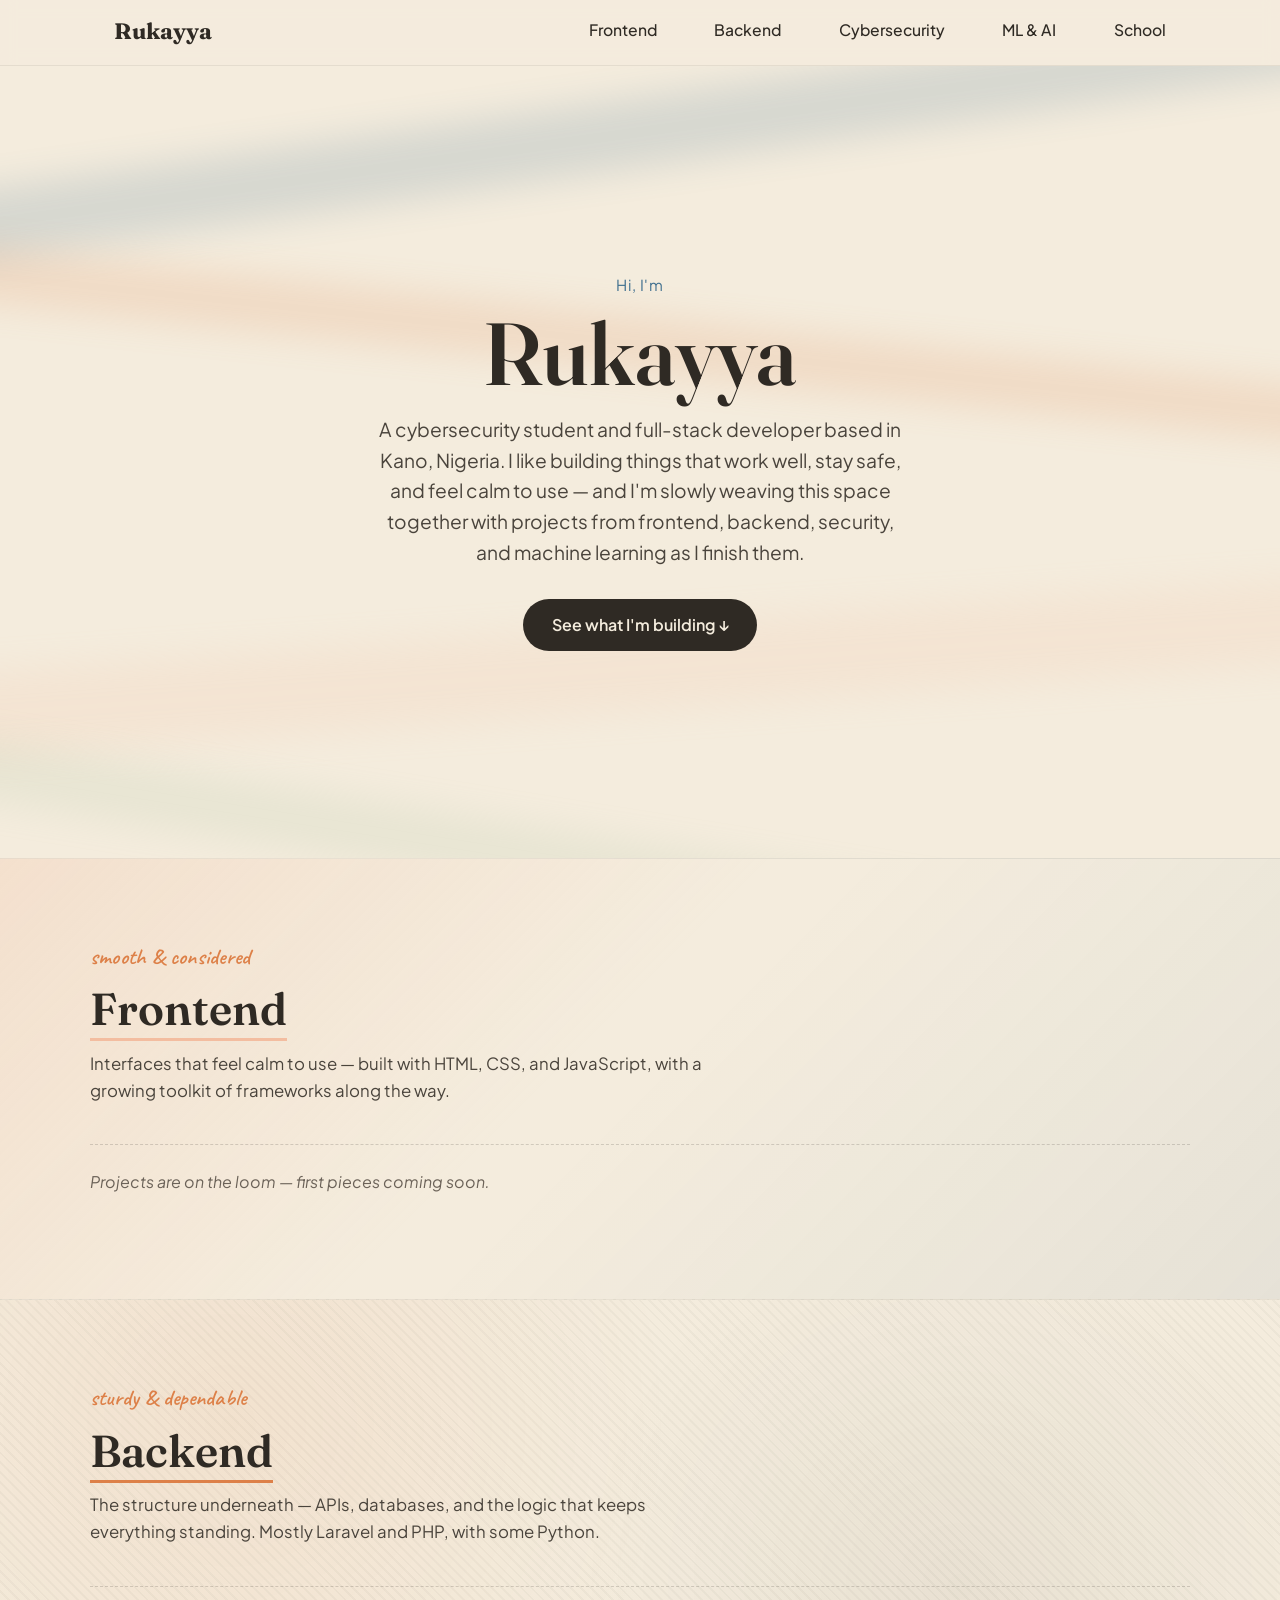
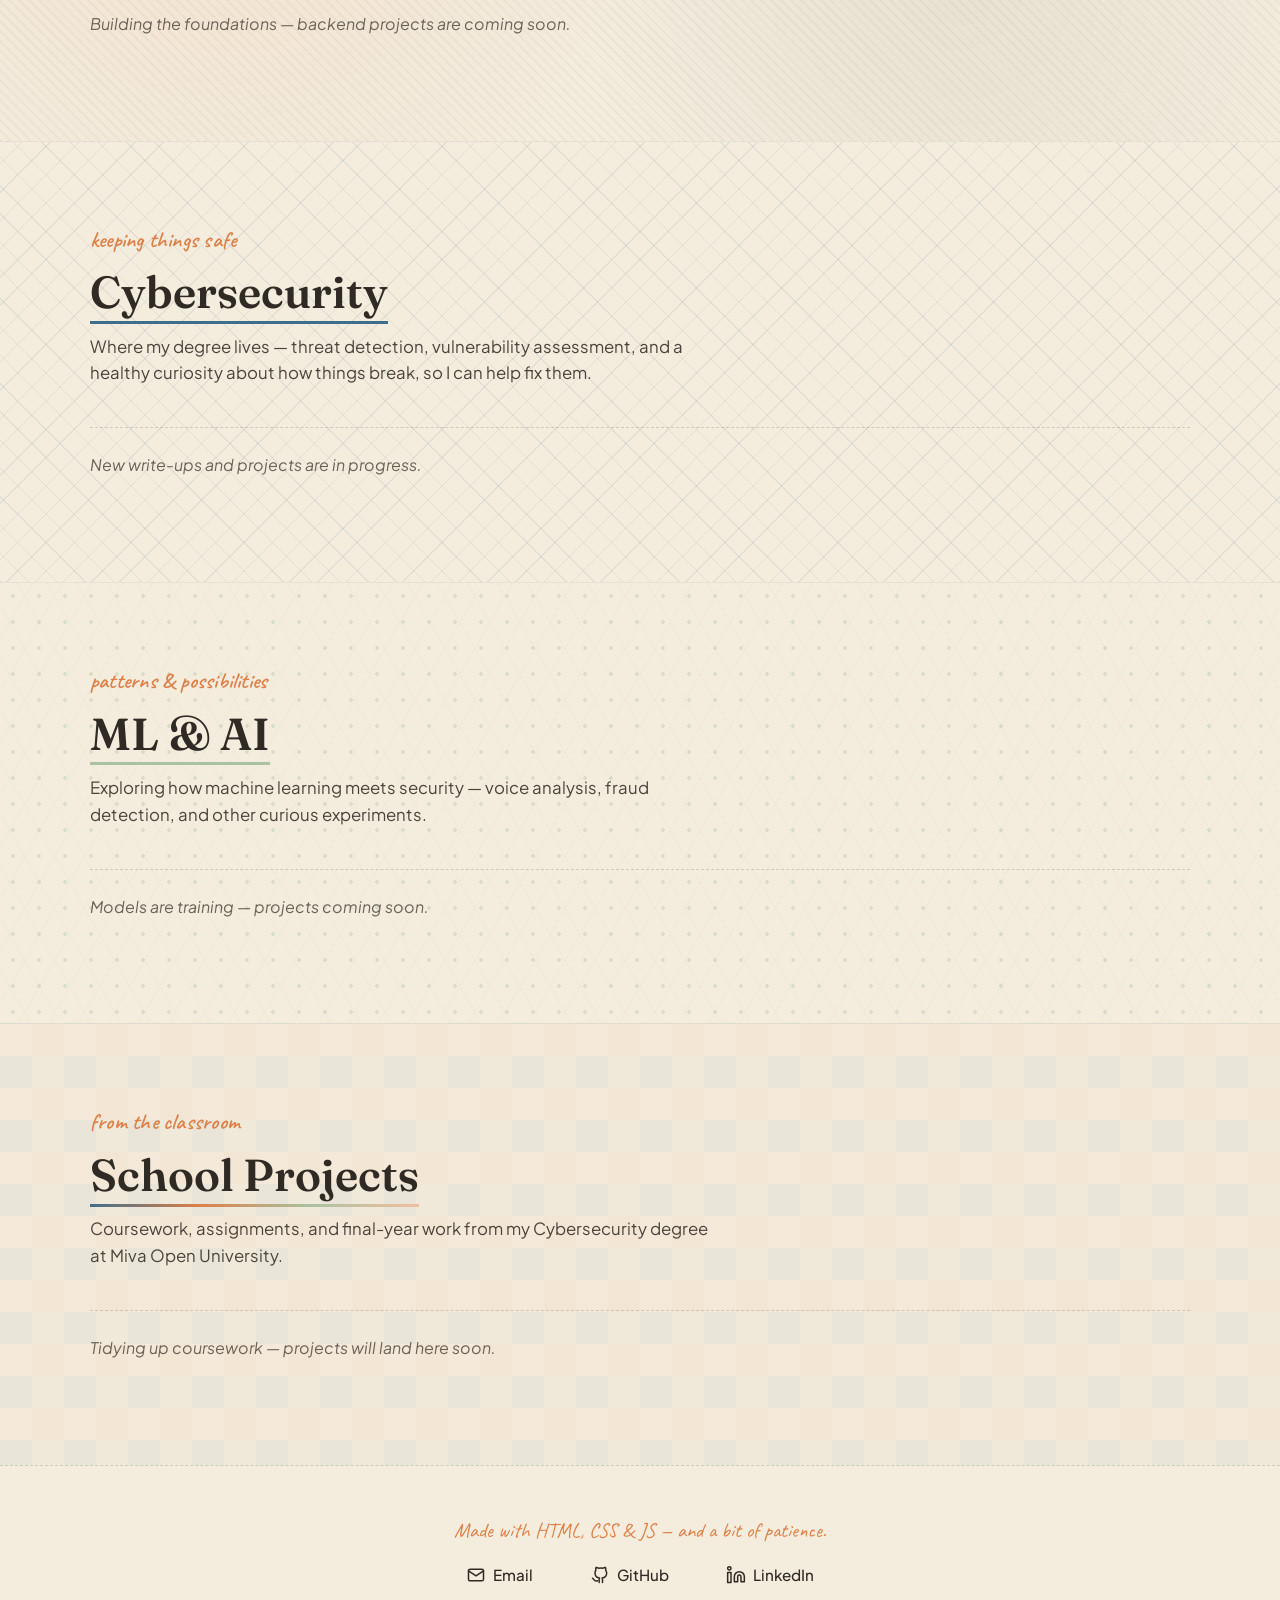
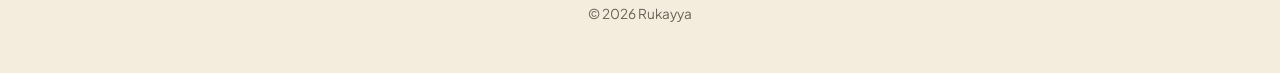
==== index.html @ 821b7e9d "Portfolio New portfolio website to encompass all my interests and progress" ====
<!DOCTYPE html>
<html lang="en">
<head>
  <meta charset="UTF-8">
  <meta name="viewport" content="width=device-width, initial-scale=1.0">
  <title>Rukayya — Portfolio</title>
  <meta name="description" content="Portfolio of Rukayya — Frontend, Backend, Cybersecurity, ML &amp; AI, and school projects.">

  <!-- Yarn favicon, because everything here is a little bit woven together -->
  <link rel="icon" href="data:image/svg+xml,<svg xmlns=%22http://www.w3.org/2000/svg%22 viewBox=%220 0 100 100%22><text y=%22.9em%22 font-size=%2290%22>%F0%9F%A7%B6</text></svg>">

  <link rel="preconnect" href="https://fonts.googleapis.com">
  <link rel="preconnect" href="https://fonts.gstatic.com" crossorigin>
  <link href="https://fonts.googleapis.com/css2?family=Fraunces:opsz,wght@9..144,400..700&family=Plus+Jakarta+Sans:wght@400;500;600;700&family=Caveat:wght@600&display=swap" rel="stylesheet">

  <link rel="stylesheet" href="style.css">
</head>
<body>

  <a class="skip-link" href="#main">Skip to content</a>

  <header class="site-header">
    <div class="nav-wrap">
      <a href="#top" class="logo">Rukayya</a>

      <button class="nav-toggle" aria-label="Toggle navigation" aria-expanded="false">
        <span></span><span></span><span></span>
      </button>

      <nav class="nav-links" id="nav-links">
        <a href="#frontend">Frontend</a>
        <a href="#backend">Backend</a>
        <a href="#security">Cybersecurity</a>
        <a href="#ml-ai">ML &amp; AI</a>
        <a href="#school">School</a>
      </nav>
    </div>
  </header>

  <main id="main">

    <!-- ================= HERO ================= -->
    <section id="top" class="hero">
      <div class="hero-threads" aria-hidden="true">
        <span class="thread thread-blue"></span>
        <span class="thread thread-orange"></span>
        <span class="thread thread-peach"></span>
        <span class="thread thread-sage"></span>
      </div>

      <div class="hero-content">
        <p class="eyebrow">Hi, I'm</p>
        <h1>Rukayya</h1>
        <p class="hero-tagline">
          A cybersecurity student and full-stack developer based in Kano, Nigeria.
          I like building things that work well, stay safe, and feel calm to use —
          and I'm slowly weaving this space together with projects from frontend,
          backend, security, and machine learning as I finish them.
        </p>
        <a href="#frontend" class="hero-cta">See what I'm building ↓</a>
      </div>
    </section>

    <!-- ================= FRONTEND ================= -->
    <section id="frontend" class="discipline silk">
      <div class="discipline-inner">
        <header class="discipline-header">
          <p class="eyebrow handwritten">smooth &amp; considered</p>
          <h2>Frontend</h2>
          <p class="discipline-intro">
            Interfaces that feel calm to use — built with HTML, CSS, and
            JavaScript, with a growing toolkit of frameworks along the way.
          </p>
        </header>

        <div class="project-grid" data-category="frontend"></div>
        <p class="empty-state" data-category="frontend">
          Projects are on the loom — first pieces coming soon.
        </p>
      </div>
    </section>

    <!-- ================= BACKEND ================= -->
    <section id="backend" class="discipline leather">
      <div class="discipline-inner">
        <header class="discipline-header">
          <p class="eyebrow handwritten">sturdy &amp; dependable</p>
          <h2>Backend</h2>
          <p class="discipline-intro">
            The structure underneath — APIs, databases, and the logic that
            keeps everything standing. Mostly Laravel and PHP, with some Python.
          </p>
        </header>

        <div class="project-grid" data-category="backend"></div>
        <p class="empty-state" data-category="backend">
          Building the foundations — backend projects are coming soon.
        </p>
      </div>
    </section>

    <!-- ================= CYBERSECURITY ================= -->
    <section id="security" class="discipline lace">
      <div class="discipline-inner">
        <header class="discipline-header">
          <p class="eyebrow handwritten">keeping things safe</p>
          <h2>Cybersecurity</h2>
          <p class="discipline-intro">
            Where my degree lives — threat detection, vulnerability
            assessment, and a healthy curiosity about how things break,
            so I can help fix them.
          </p>
        </header>

        <div class="project-grid" data-category="security"></div>
        <p class="empty-state" data-category="security">
          New write-ups and projects are in progress.
        </p>
      </div>
    </section>

    <!-- ================= ML & AI ================= -->
    <section id="ml-ai" class="discipline knit">
      <div class="discipline-inner">
        <header class="discipline-header">
          <p class="eyebrow handwritten">patterns &amp; possibilities</p>
          <h2>ML &amp; AI</h2>
          <p class="discipline-intro">
            Exploring how machine learning meets security — voice analysis,
            fraud detection, and other curious experiments.
          </p>
        </header>

        <div class="project-grid" data-category="ml-ai"></div>
        <p class="empty-state" data-category="ml-ai">
          Models are training — projects coming soon.
        </p>
      </div>
    </section>

    <!-- ================= SCHOOL PROJECTS ================= -->
    <section id="school" class="discipline patchwork">
      <div class="discipline-inner">
        <header class="discipline-header">
          <p class="eyebrow handwritten">from the classroom</p>
          <h2>School Projects</h2>
          <p class="discipline-intro">
            Coursework, assignments, and final-year work from my
            Cybersecurity degree at Miva Open University.
          </p>
        </header>

        <div class="project-grid" data-category="school"></div>
        <p class="empty-state" data-category="school">
          Tidying up coursework — projects will land here soon.
        </p>
      </div>
    </section>

  </main>

  <footer class="site-footer">
    <div class="footer-inner">
      <p class="footer-note">Made with HTML, CSS &amp; JS — and a bit of patience.</p>

      <div class="footer-links">
        
        <a href="mailto:rukanasidi@gmail.com" aria-label="Email">
          <svg viewBox="0 0 24 24" fill="none" stroke="currentColor" stroke-width="1.8" stroke-linecap="round" stroke-linejoin="round"><rect x="3" y="5" width="18" height="14" rx="2"/><path d="M3 7l9 6 9-6"/></svg>
          <span>Email</span>
        </a>
        <a href="https://github.com/Rukanasidi" target="_blank" rel="noopener" aria-label="GitHub">
          <svg viewBox="0 0 24 24" fill="none" stroke="currentColor" stroke-width="1.8" stroke-linecap="round" stroke-linejoin="round"><path d="M9 19c-4.3 1.4-4.3-2.5-6-3m12 5v-3.5c0-1 .1-1.4-.5-2 2.8-.3 5.5-1.4 5.5-6a4.6 4.6 0 0 0-1.3-3.2 4.2 4.2 0 0 0-.1-3.2s-1.4-.4-3.1.8a10.8 10.8 0 0 0-5.2 0c-1.7-1.2-3.1-.8-3.1-.8a4.2 4.2 0 0 0-.1 3.2A4.6 4.6 0 0 0 6 9.5c0 4.6 2.7 5.7 5.5 6-.6.6-.6 1.2-.5 2V21"/></svg>
          <span>GitHub</span>
        </a>
        <a href="https://www.linkedin.com/in/rukayya-nasidi-1359771a4/" target="_blank" rel="noopener" aria-label="LinkedIn">
          <svg viewBox="0 0 24 24" fill="none" stroke="currentColor" stroke-width="1.8" stroke-linecap="round" stroke-linejoin="round"><path d="M16 8a6 6 0 0 1 6 6v6h-4v-6a2 2 0 0 0-4 0v6h-4v-6a6 6 0 0 1 6-6z"/><rect x="2" y="9" width="4" height="12"/><circle cx="4" cy="4" r="2"/></svg>
          <span>LinkedIn</span>
        </a>
      </div>

      <p class="footer-copy">© <span id="year"></span> Rukayya</p>
    </div>
  </footer>

  <script src="script.js"></script>
</body>
</html>
---- style.css ----
/* ============================================================
   ROOT TOKENS
   Palette: linen, espresso ink, denim blue, terracotta, peach, sage
   ============================================================ */
:root {
  --color-bg:      #F4ECDD; /* linen */
  --color-card:    #FBF6EC; /* lighter cream for cards */
  --color-ink:     #2F2A24; /* warm near-black */
  --color-blue:    #3E6E8E; /* denim */
  --color-orange:  #DD8048; /* terracotta */
  --color-peach:   #F3BDA0;
  --color-sage:    #A9C2A0;

  --font-display: "Fraunces", Georgia, serif;
  --font-body: "Plus Jakarta Sans", system-ui, -apple-system, sans-serif;
  --font-hand: "Caveat", cursive;

  --max-width: 1100px;
  --radius: 14px;
}

/* ============================================================
   RESET / BASE
   ============================================================ */
* {
  margin: 0;
  padding: 0;
  box-sizing: border-box;
}

html {
  scroll-behavior: smooth;
}

body {
  font-family: var(--font-body);
  background: var(--color-bg);
  color: var(--color-ink);
  line-height: 1.6;
  -webkit-font-smoothing: antialiased;
}

h1, h2, h3 {
  font-family: var(--font-display);
  font-weight: 600;
  line-height: 1.15;
}

a {
  color: inherit;
}

img {
  max-width: 100%;
  display: block;
}

/* Accessible focus state */
a:focus-visible,
button:focus-visible {
  outline: 3px solid var(--color-orange);
  outline-offset: 3px;
  border-radius: 4px;
}

.skip-link {
  position: absolute;
  left: -999px;
  top: 0;
  background: var(--color-orange);
  color: #fff;
  padding: 0.5em 1em;
  z-index: 1000;
}
.skip-link:focus {
  left: 0.5em;
  top: 0.5em;
}

.eyebrow {
  font-size: 0.95rem;
  letter-spacing: 0.04em;
  color: var(--color-blue);
  margin-bottom: 0.4em;
}

.handwritten {
  font-family: var(--font-hand);
  font-size: 1.4rem;
  font-weight: 600;
  color: var(--color-orange);
  letter-spacing: 0.01em;
}

/* ============================================================
   HEADER / NAV
   ============================================================ */
.site-header {
  position: sticky;
  top: 0;
  z-index: 100;
  background: rgba(244, 236, 221, 0.85);
  backdrop-filter: blur(8px);
  border-bottom: 1px solid rgba(47, 42, 36, 0.08);
}

.nav-wrap {
  max-width: var(--max-width);
  margin: 0 auto;
  display: flex;
  align-items: center;
  justify-content: space-between;
  padding: 0.9rem 1.5rem;
}

.logo {
  font-family: var(--font-display);
  font-weight: 700;
  font-size: 1.4rem;
  text-decoration: none;
  color: var(--color-ink);
}

.nav-links {
  display: flex;
  gap: 1.8rem;
}

.nav-links a {
  text-decoration: none;
  font-weight: 500;
  font-size: 0.98rem;
  color: var(--color-ink);
  padding-bottom: 4px;
  margin-left: 1.8rem;
  border-bottom: 2px dashed transparent;
  transition: border-color 0.2s ease, color 0.2s ease;
}

.nav-links a:hover,
.nav-links a.active {
  border-bottom-color: var(--color-orange);
  color: var(--color-orange);
}

/* Mobile nav toggle (hidden on desktop) */
.nav-toggle {
  display: none;
  flex-direction: column;
  justify-content: center;
  gap: 5px;
  width: 38px;
  height: 38px;
  background: transparent;
  border: none;
  cursor: pointer;
}

.nav-toggle span {
  display: block;
  width: 100%;
  height: 2px;
  background: var(--color-ink);
  border-radius: 2px;
  transition: transform 0.25s ease, opacity 0.25s ease;
}

.nav-toggle[aria-expanded="true"] span:nth-child(1) {
  transform: translateY(7px) rotate(45deg);
}
.nav-toggle[aria-expanded="true"] span:nth-child(2) {
  opacity: 0;
}
.nav-toggle[aria-expanded="true"] span:nth-child(3) {
  transform: translateY(-7px) rotate(-45deg);
}

/* ============================================================
   HERO
   ============================================================ */
.hero {
  position: relative;
  min-height: 88vh;
  display: flex;
  align-items: center;
  justify-content: center;
  overflow: hidden;
  padding: 6rem 1.5rem;
  text-align: center;
}

.hero-content {
  position: relative;
  z-index: 2;
  max-width: 640px;
}

.hero h1 {
  font-size: clamp(3rem, 9vw, 5.5rem);
  margin-bottom: 0.6rem;
}

.hero-tagline {
  font-size: clamp(1rem, 2.2vw, 1.2rem);
  max-width: 540px;
  margin: 0 auto 2rem;
  color: #4a443c;
}

.hero-cta {
  display: inline-block;
  font-weight: 600;
  text-decoration: none;
  padding: 0.8rem 1.8rem;
  border-radius: 999px;
  background: var(--color-ink);
  color: var(--color-bg);
  transition: transform 0.2s ease, background 0.2s ease;
}

.hero-cta:hover {
  background: var(--color-orange);
  transform: translateY(-2px);
}

/* Woven "thread" ribbons — the one bold visual moment */
.hero-threads {
  position: absolute;
  top: 0;
  right: 0;
  bottom: 0;
  left: 0;
  z-index: 1;
}

.thread {
  position: absolute;
  display: block;
  height: 70px;
  width: 160%;
  border-radius: 999px;
  opacity: 0.16;
  filter: blur(18px);
}

.thread-blue {
  top: 4%;
  left: -30%;
  background: var(--color-blue);
  transform: rotate(-8deg);
  animation: drift1 26s ease-in-out infinite alternate;
}

.thread-orange {
  top: 30%;
  left: -40%;
  background: var(--color-orange);
  transform: rotate(6deg);
  height: 55px;
  animation: drift2 22s ease-in-out infinite alternate;
}

.thread-peach {
  bottom: 18%;
  left: -35%;
  background: var(--color-peach);
  transform: rotate(-4deg);
  height: 85px;
  animation: drift1 30s ease-in-out infinite alternate-reverse;
}

.thread-sage {
  bottom: -2%;
  left: -45%;
  background: var(--color-sage);
  transform: rotate(9deg);
  height: 60px;
  animation: drift2 24s ease-in-out infinite alternate-reverse;
}

@keyframes drift1 {
  from { transform: translateX(0) rotate(-8deg); }
  to   { transform: translateX(6%) rotate(-6deg); }
}
@keyframes drift2 {
  from { transform: translateX(0) rotate(6deg); }
  to   { transform: translateX(-6%) rotate(8deg); }
}

/* ============================================================
   DISCIPLINE SECTIONS (shared)
   ============================================================ */
.discipline {
  padding: 5rem 1.5rem;
  border-top: 1px solid rgba(47, 42, 36, 0.06);
  position: relative;
}

.discipline-inner {
  max-width: var(--max-width);
  margin: 0 auto;
}

.discipline-header {
  max-width: 620px;
  margin-bottom: 2.5rem;
}

.discipline-header h2 {
  font-size: clamp(2rem, 5vw, 2.8rem);
  margin-bottom: 0.6rem;
}

.discipline-intro {
  color: #4a443c;
  font-size: 1.05rem;
}

.empty-state {
  font-style: italic;
  color: #6b6258;
  padding: 1.5rem 0;
  border-top: 1px dashed rgba(47, 42, 36, 0.18);
}

/* Project grid (ready for when projects are added) */
.project-grid {
  display: grid;
  grid-template-columns: repeat(auto-fit, minmax(260px, 1fr));
  gap: 1.5rem;
  margin-bottom: 1rem;
}

.project-grid:empty {
  display: none;
}

.project-card {
  background: var(--color-card);
  border-radius: var(--radius);
  padding: 1.5rem;
  box-shadow: 0 4px 14px rgba(47, 42, 36, 0.06);
  display: flex;
  flex-direction: column;
  gap: 0.6rem;
}

.project-card h3 {
  font-size: 1.25rem;
}

.project-card p {
  color: #4a443c;
  font-size: 0.95rem;
}

.project-tags {
  display: flex;
  flex-wrap: wrap;
  gap: 0.4rem;
  margin-top: 0.3rem;
}

.project-tags span {
  font-size: 0.78rem;
  padding: 0.2rem 0.6rem;
  border-radius: 999px;
  background: rgba(47, 42, 36, 0.06);
  color: var(--color-ink);
}

.project-card a {
  margin-top: 0.4rem;
  font-weight: 600;
  text-decoration: none;
  color: var(--color-blue);
}

.project-card a:hover {
  color: var(--color-orange);
}

/* ============================================================
   TEXTURES — each discipline gets its own "fabric"
   All patterns are low-opacity CSS gradients, no images needed.
   ============================================================ */

/* Frontend — silk: smooth diagonal sheen, accent peach */
.silk {
  background-image:
    linear-gradient(135deg, rgba(243, 189, 160, 0.25) 0%, transparent 45%),
    linear-gradient(315deg, rgba(62, 110, 142, 0.08) 0%, transparent 50%);
}
.silk h2 { border-bottom: 3px solid var(--color-peach); display: inline-block; padding-bottom: 0.2rem; }

/* Backend — leather: grainy, warm, accent terracotta */
.leather {
  background-image:
    radial-gradient(circle at 18% 28%, rgba(221, 128, 72, 0.10) 0, transparent 40%),
    radial-gradient(circle at 75% 65%, rgba(47, 42, 36, 0.06) 0, transparent 38%),
    repeating-linear-gradient(45deg, rgba(47, 42, 36, 0.035) 0 2px, transparent 2px 7px);
}
.leather h2 { border-bottom: 3px solid var(--color-orange); display: inline-block; padding-bottom: 0.2rem; }

/* Cybersecurity — lace / net mesh, accent blue */
.lace {
  background-image:
    repeating-linear-gradient(45deg, rgba(62, 110, 142, 0.10) 0 1px, transparent 1px 20px),
    repeating-linear-gradient(-45deg, rgba(62, 110, 142, 0.10) 0 1px, transparent 1px 20px);
}
.lace h2 { border-bottom: 3px solid var(--color-blue); display: inline-block; padding-bottom: 0.2rem; }

/* ML & AI — knit / node network, accent sage */
.knit {
  background-image:
    radial-gradient(circle, rgba(169, 194, 160, 0.35) 1.6px, transparent 1.6px),
    repeating-linear-gradient(60deg, rgba(169, 194, 160, 0.07) 0 1px, transparent 1px 26px),
    repeating-linear-gradient(-60deg, rgba(169, 194, 160, 0.07) 0 1px, transparent 1px 26px);
  background-size: 26px 26px, auto, auto;
}
.knit h2 { border-bottom: 3px solid var(--color-sage); display: inline-block; padding-bottom: 0.2rem; }

/* School — patchwork of all four colors */
.patchwork {
  background-image: repeating-conic-gradient(
    from 0deg,
    rgba(221, 128, 72, 0.06) 0% 25%,
    rgba(169, 194, 160, 0.06) 25% 50%,
    rgba(62, 110, 142, 0.06) 50% 75%,
    rgba(243, 189, 160, 0.06) 75% 100%
  );
  background-size: 64px 64px;
}
.patchwork h2 {
  border-bottom: 3px solid var(--color-ink);
  border-image: linear-gradient(90deg, var(--color-blue), var(--color-orange), var(--color-sage), var(--color-peach)) 1;
  display: inline-block;
  padding-bottom: 0.2rem;
}

/* ============================================================
   FOOTER
   ============================================================ */
.site-footer {
  border-top: 1px dashed rgba(47, 42, 36, 0.18);
  padding: 3rem 1.5rem;
  text-align: center;
}

.footer-inner {
  max-width: var(--max-width);
  margin: 0 auto;
  display: flex;
  flex-direction: column;
  align-items: center;
  gap: 1rem;
}

.footer-note {
  font-family: var(--font-hand);
  font-size: 1.3rem;
  color: var(--color-orange);
}

.footer-links {
  display: flex;
  gap: 1.8rem;
  flex-wrap: wrap;
  justify-content: center;
}

.footer-links a {
  display: flex;
  align-items: center;
  gap: 0.4rem;
  margin: 0 0.9rem;
  text-decoration: none;
  font-weight: 500;
  font-size: 0.95rem;
  color: var(--color-ink);
  transition: color 0.2s ease;
}

.footer-links a:hover {
  color: var(--color-blue);
}

.footer-links svg {
  width: 20px;
  height: 20px;
}

.footer-copy {
  font-size: 0.85rem;
  color: #6b6258;
}

/* ============================================================
   RESPONSIVE
   ============================================================ */
@media (max-width: 760px) {
  .nav-toggle {
    display: flex;
  }

  .nav-links {
    position: absolute;
    top: 100%;
    left: 0;
    right: 0;
    background: var(--color-bg);
    flex-direction: column;
    gap: 0;
    max-height: 0;
    overflow: hidden;
    transition: max-height 0.3s ease;
    border-bottom: 1px solid rgba(47, 42, 36, 0.08);
  }

  .nav-links.open {
    max-height: 320px;
  }

  .nav-links a {
    padding: 0.9rem 1.5rem;
    margin-left: 0;
    border-bottom: 1px solid rgba(47, 42, 36, 0.06);
  }

  .hero {
    min-height: 78vh;
    padding: 4rem 1.2rem;
  }
}

/* ============================================================
   REDUCED MOTION
   ============================================================ */
@media (prefers-reduced-motion: reduce) {
  html {
    scroll-behavior: auto;
  }
  .thread {
    animation: none !important;
  }
}
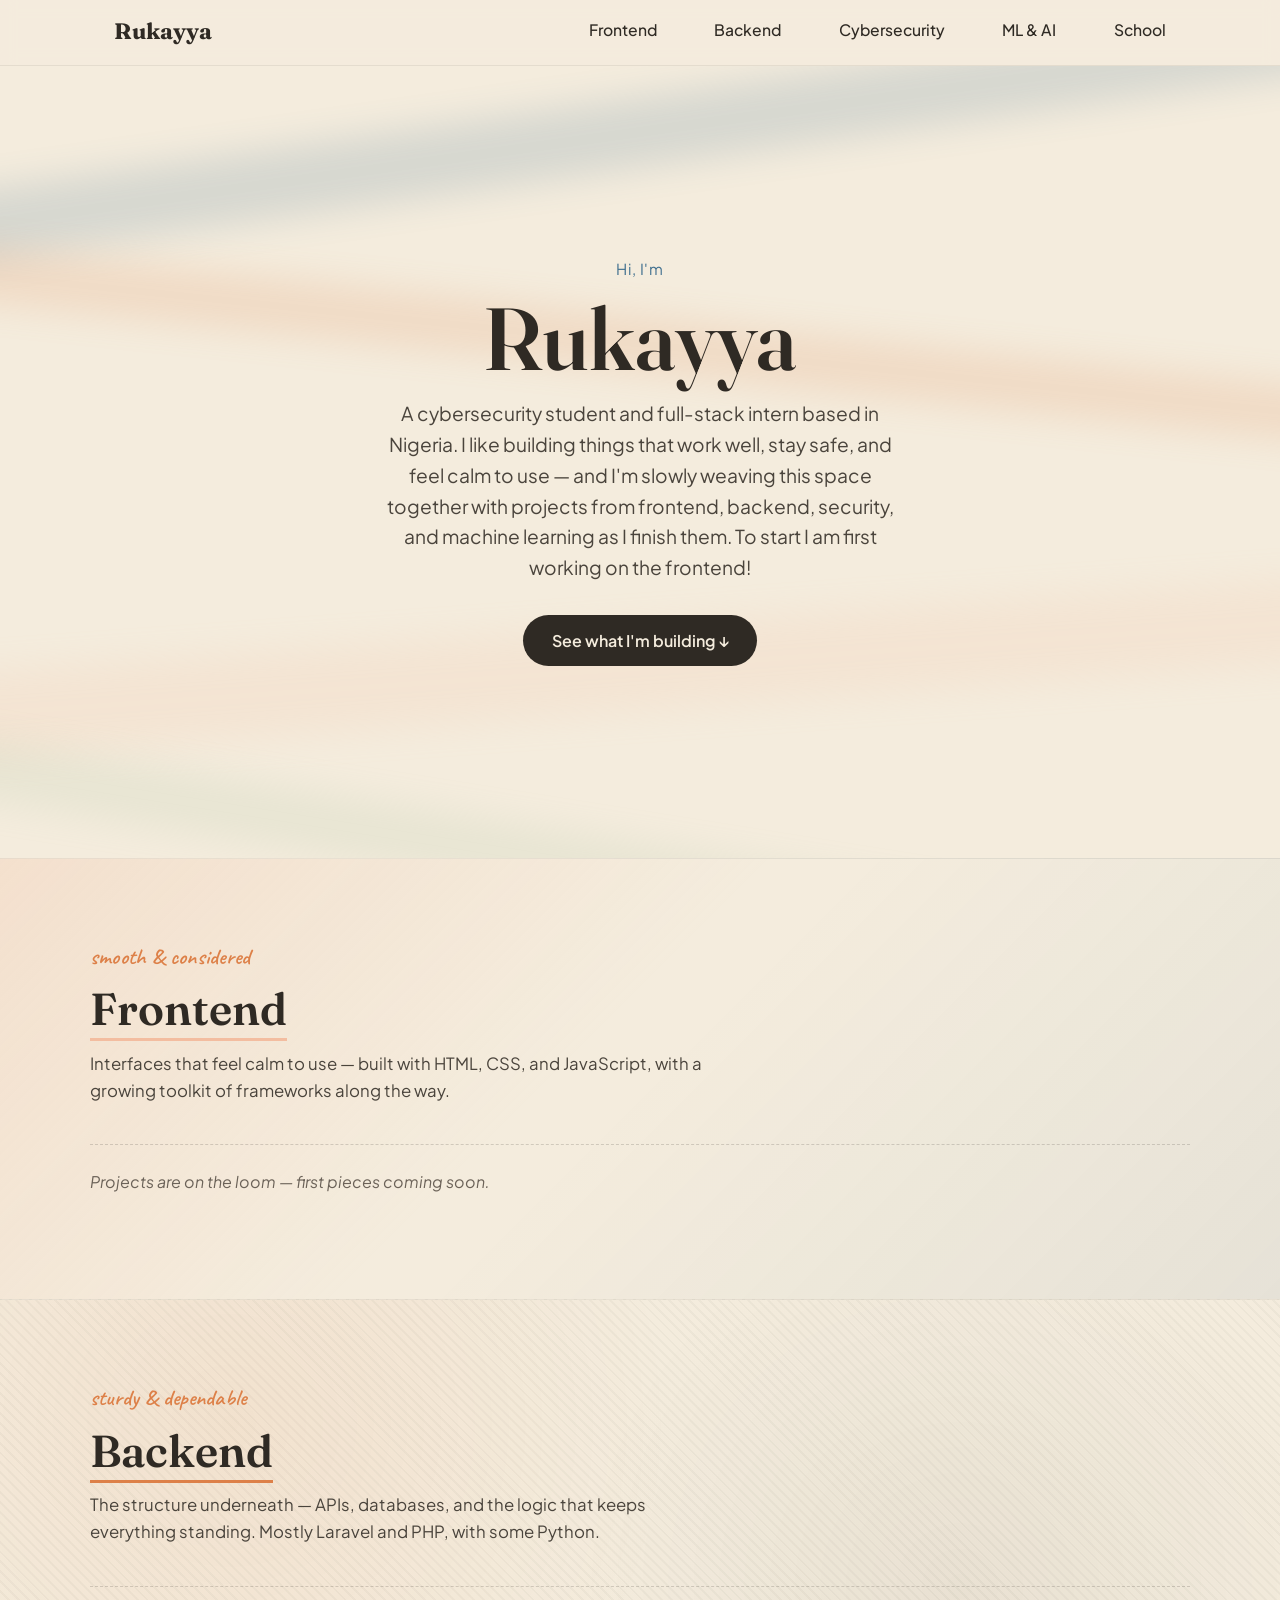
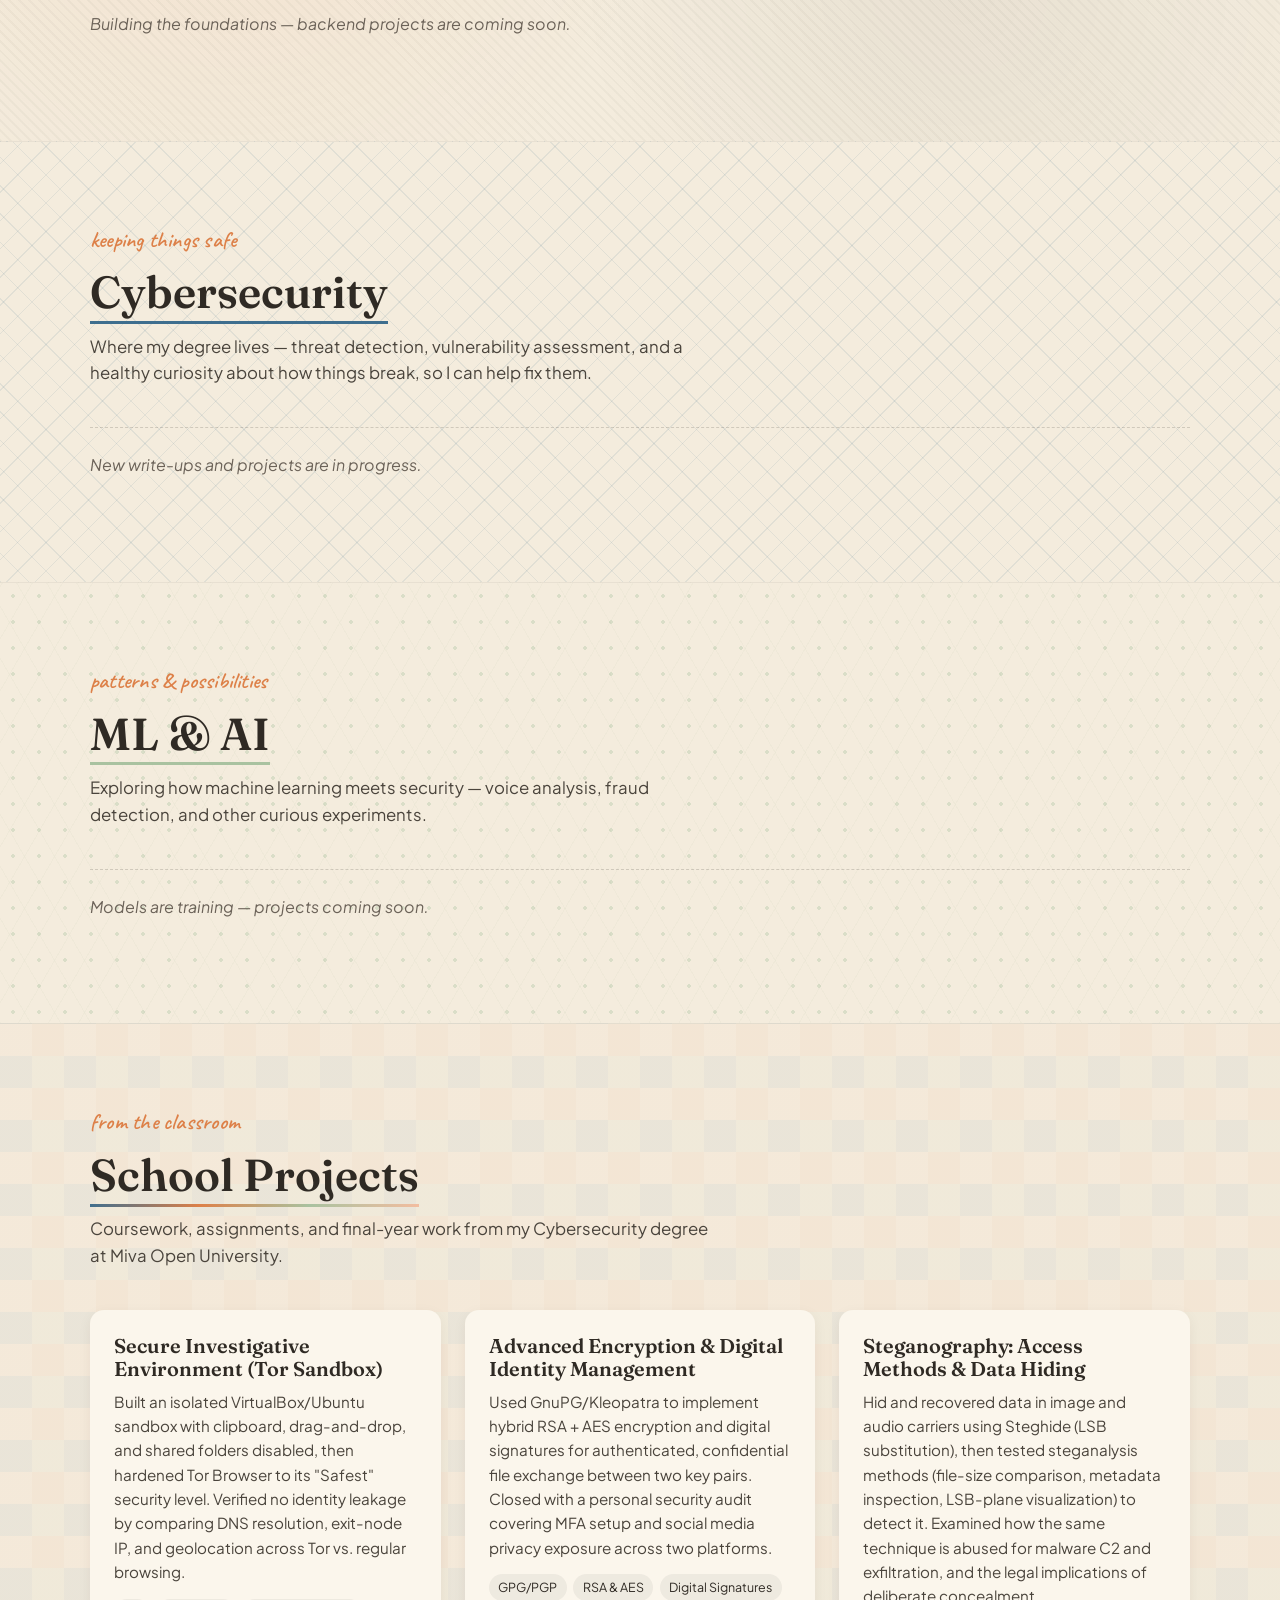
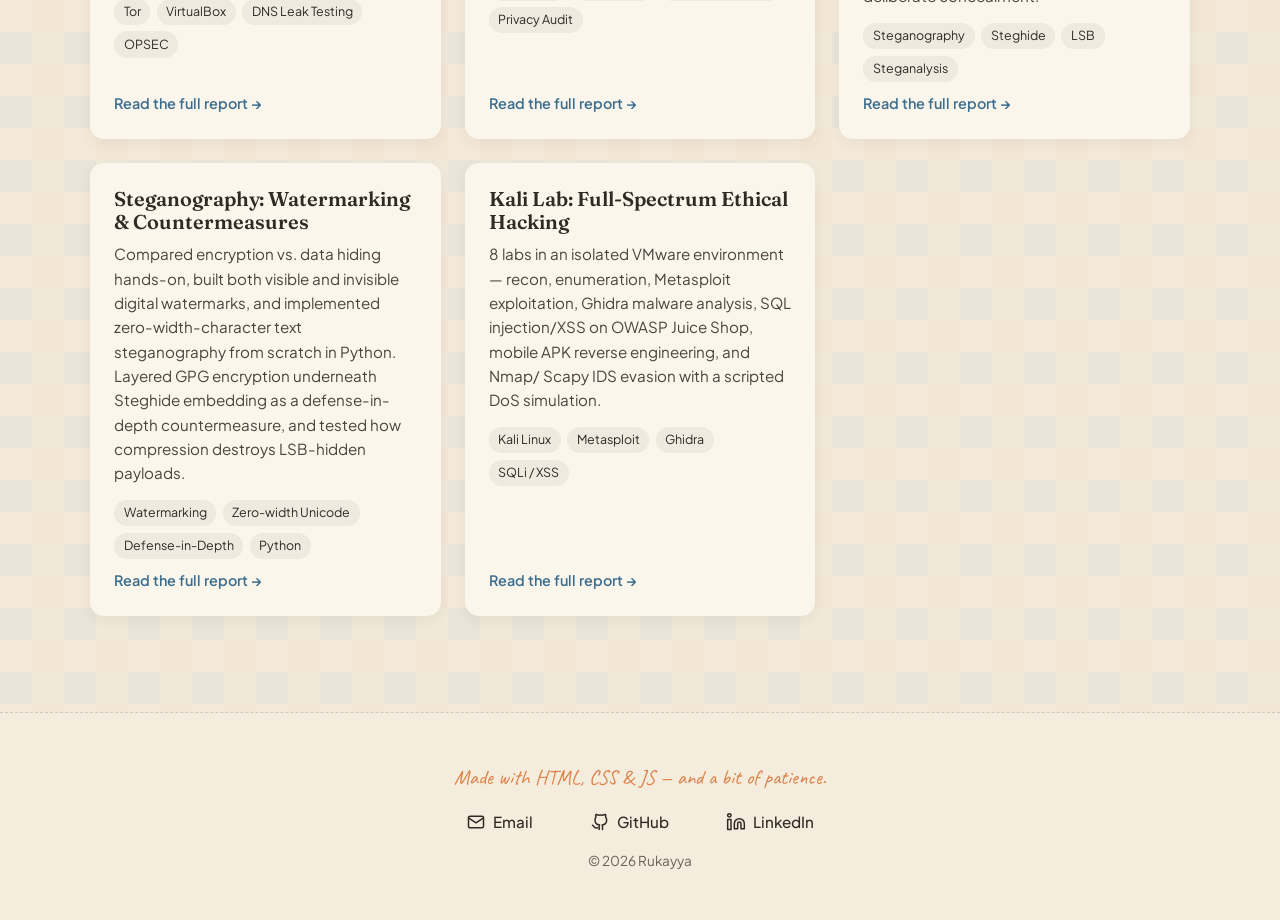
==== commit 57bda377: "updates school work" ====
--- a/index.html
+++ b/index.html
@@ -52,10 +52,11 @@
         <p class="eyebrow">Hi, I'm</p>
         <h1>Rukayya</h1>
         <p class="hero-tagline">
-          A cybersecurity student and full-stack developer based in Kano, Nigeria.
+          A cybersecurity student and full-stack intern based in Nigeria.
           I like building things that work well, stay safe, and feel calm to use —
           and I'm slowly weaving this space together with projects from frontend,
-          backend, security, and machine learning as I finish them.
+          backend, security, and machine learning as I finish them. 
+          To start I am first working on the frontend!
         </p>
         <a href="#frontend" class="hero-cta">See what I'm building ↓</a>
       </div>
@@ -150,10 +151,111 @@
           </p>
         </header>
 
-        <div class="project-grid" data-category="school"></div>
-        <p class="empty-state" data-category="school">
-          Tidying up coursework — projects will land here soon.
-        </p>
+        <div class="project-grid" data-category="school">
+
+          <a class="project-card-link" href="reports/cyb406-lab1.html">
+            <div class="project-card">
+              <h3>Secure Investigative Environment (Tor Sandbox)</h3>
+              <p>
+                Built an isolated VirtualBox/Ubuntu sandbox with clipboard,
+                drag-and-drop, and shared folders disabled, then hardened
+                Tor Browser to its "Safest" security level. Verified no
+                identity leakage by comparing DNS resolution, exit-node IP,
+                and geolocation across Tor vs. regular browsing.
+              </p>
+              <div class="project-tags">
+                <span>Tor</span>
+                <span>VirtualBox</span>
+                <span>DNS Leak Testing</span>
+                <span>OPSEC</span>
+              </div>
+              <span class="card-cta">Read the full report →</span>
+            </div>
+          </a>
+
+          <a class="project-card-link" href="reports/cyb406-lab2.html">
+            <div class="project-card">
+              <h3>Advanced Encryption &amp; Digital Identity Management</h3>
+              <p>
+                Used GnuPG/Kleopatra to implement hybrid RSA + AES
+                encryption and digital signatures for authenticated,
+                confidential file exchange between two key pairs. Closed
+                with a personal security audit covering MFA setup and
+                social media privacy exposure across two platforms.
+              </p>
+              <div class="project-tags">
+                <span>GPG/PGP</span>
+                <span>RSA &amp; AES</span>
+                <span>Digital Signatures</span>
+                <span>Privacy Audit</span>
+              </div>
+              <span class="card-cta">Read the full report →</span>
+            </div>
+          </a>
+
+          <a class="project-card-link" href="reports/cyb402-week1.html">
+            <div class="project-card">
+              <h3>Steganography: Access Methods &amp; Data Hiding</h3>
+              <p>
+                Hid and recovered data in image and audio carriers using
+                Steghide (LSB substitution), then tested steganalysis
+                methods (file-size comparison, metadata inspection,
+                LSB-plane visualization) to detect it. Examined how the
+                same technique is abused for malware C2 and exfiltration,
+                and the legal implications of deliberate concealment.
+              </p>
+              <div class="project-tags">
+                <span>Steganography</span>
+                <span>Steghide</span>
+                <span>LSB</span>
+                <span>Steganalysis</span>
+              </div>
+              <span class="card-cta">Read the full report →</span>
+            </div>
+          </a>
+
+          <a class="project-card-link" href="reports/cyb402-week2-8.html">
+            <div class="project-card">
+              <h3>Steganography: Watermarking &amp; Countermeasures</h3>
+              <p>
+                Compared encryption vs. data hiding hands-on, built both
+                visible and invisible digital watermarks, and implemented
+                zero-width-character text steganography from scratch in
+                Python. Layered GPG encryption underneath Steghide
+                embedding as a defense-in-depth countermeasure, and tested
+                how compression destroys LSB-hidden payloads.
+              </p>
+              <div class="project-tags">
+                <span>Watermarking</span>
+                <span>Zero-width Unicode</span>
+                <span>Defense-in-Depth</span>
+                <span>Python</span>
+              </div>
+              <span class="card-cta">Read the full report →</span>
+            </div>
+          </a>
+
+          <a class="project-card-link" href="reports/cyb405-group-assessment.html">
+            <div class="project-card">
+              <h3>Kali Lab: Full-Spectrum Ethical Hacking</h3>
+              <p>
+                 8 labs in an isolated
+                VMware environment — recon, enumeration, Metasploit
+                exploitation, Ghidra malware analysis, SQL injection/XSS on
+                OWASP Juice Shop, mobile APK reverse engineering, and Nmap/
+                Scapy IDS evasion with a scripted DoS simulation.
+              </p>
+              <div class="project-tags">
+                <span>Kali Linux</span>
+                <span>Metasploit</span>
+                <span>Ghidra</span>
+                <span>SQLi / XSS</span>
+              </div>
+              <span class="card-cta">Read the full report →</span>
+            </div>
+          </a>
+
+        </div>
       </div>
     </section>
 
@@ -164,7 +266,7 @@
       <p class="footer-note">Made with HTML, CSS &amp; JS — and a bit of patience.</p>
 
       <div class="footer-links">
-        
+
         <a href="mailto:rukanasidi@gmail.com" aria-label="Email">
           <svg viewBox="0 0 24 24" fill="none" stroke="currentColor" stroke-width="1.8" stroke-linecap="round" stroke-linejoin="round"><rect x="3" y="5" width="18" height="14" rx="2"/><path d="M3 7l9 6 9-6"/></svg>
           <span>Email</span>
@@ -185,4 +287,4 @@
 
   <script src="script.js"></script>
 </body>
-</html>
+</html>
--- a/style.css
+++ b/style.css
@@ -377,6 +377,40 @@
 }
 
 .project-card a:hover {
+  color: var(--color-orange);
+}
+
+/* Whole-card link wrapper (cards that lead to a report page) */
+.project-card-link {
+  text-decoration: none;
+  display: block;
+  border-radius: var(--radius);
+  transition: transform 0.2s ease, box-shadow 0.2s ease;
+}
+
+.project-card-link:hover {
+  transform: translateY(-3px);
+}
+
+.project-card-link:hover .project-card {
+  box-shadow: 0 10px 24px rgba(47, 42, 36, 0.12);
+}
+
+.project-card-link .project-card {
+  height: 100%;
+}
+
+.card-cta {
+  margin-top: auto;
+  font-weight: 600;
+  font-size: 0.9rem;
+  color: var(--color-blue);
+  display: inline-flex;
+  align-items: center;
+  gap: 0.3rem;
+}
+
+.project-card-link:hover .card-cta {
   color: var(--color-orange);
 }
 
@@ -544,3 +578,211 @@
     animation: none !important;
   }
 }
+
+/* ============================================================
+   REPORT PAGES (individual lab write-ups)
+   ============================================================ */
+.report-header {
+  padding: 3.5rem 1.5rem 2.5rem;
+  border-top: 1px solid rgba(47, 42, 36, 0.06);
+}
+
+.report-header-inner {
+  max-width: 760px;
+  margin: 0 auto;
+}
+
+.back-link {
+  display: inline-flex;
+  align-items: center;
+  gap: 0.4rem;
+  text-decoration: none;
+  color: var(--color-blue);
+  font-weight: 600;
+  font-size: 0.92rem;
+  margin-bottom: 1.4rem;
+}
+
+.back-link:hover {
+  color: var(--color-orange);
+}
+
+.report-header h1 {
+  font-size: clamp(1.9rem, 4.5vw, 2.6rem);
+  margin-bottom: 0.7rem;
+}
+
+.report-meta {
+  display: flex;
+  flex-wrap: wrap;
+  gap: 0.5rem 1.2rem;
+  color: #6b6258;
+  font-size: 0.92rem;
+  margin-bottom: 1rem;
+}
+
+.report-summary {
+  color: #4a443c;
+  font-size: 1.05rem;
+  max-width: 640px;
+}
+
+.report-tags {
+  display: flex;
+  flex-wrap: wrap;
+  gap: 0.4rem;
+  margin-top: 1.1rem;
+}
+
+.report-tags span {
+  font-size: 0.78rem;
+  padding: 0.25rem 0.7rem;
+  border-radius: 999px;
+  background: rgba(62, 110, 142, 0.1);
+  color: var(--color-blue);
+  font-weight: 600;
+}
+
+.report-body {
+  padding: 0 1.5rem 5rem;
+}
+
+.report-body-inner {
+  max-width: 760px;
+  margin: 0 auto;
+}
+
+.report-exercise {
+  padding: 2.4rem 0;
+  border-top: 1px dashed rgba(47, 42, 36, 0.16);
+}
+
+.report-exercise:first-child {
+  border-top: none;
+  padding-top: 0.5rem;
+}
+
+.report-exercise h2 {
+  font-size: 1.5rem;
+  margin-bottom: 0.3rem;
+  color: var(--color-ink);
+}
+
+.report-exercise .objective {
+  font-style: italic;
+  color: #6b6258;
+  margin-bottom: 1.1rem;
+  font-size: 0.95rem;
+}
+
+.report-exercise h3 {
+  font-size: 1.05rem;
+  margin: 1.3rem 0 0.5rem;
+  color: var(--color-blue);
+}
+
+.report-exercise p {
+  color: #3c362f;
+  margin-bottom: 0.9rem;
+}
+
+.report-exercise ul {
+  margin: 0 0 1rem 1.3rem;
+  color: #3c362f;
+}
+
+.report-exercise li {
+  margin-bottom: 0.4rem;
+}
+
+.report-table {
+  width: 100%;
+  border-collapse: collapse;
+  margin: 1rem 0 1.3rem;
+  font-size: 0.92rem;
+  background: var(--color-card);
+  border-radius: 10px;
+  overflow: hidden;
+}
+
+.report-table th,
+.report-table td {
+  text-align: left;
+  padding: 0.6rem 0.8rem;
+  border-bottom: 1px solid rgba(47, 42, 36, 0.08);
+}
+
+.report-table th {
+  background: rgba(62, 110, 142, 0.1);
+  color: var(--color-blue);
+  font-weight: 700;
+}
+
+.figure-row {
+  display: grid;
+  grid-template-columns: repeat(auto-fit, minmax(220px, 1fr));
+  gap: 0.9rem;
+  margin: 1.2rem 0;
+}
+
+.figure {
+  background: var(--color-card);
+  border-radius: 10px;
+  overflow: hidden;
+  box-shadow: 0 3px 10px rgba(47, 42, 36, 0.06);
+}
+
+.figure img {
+  width: 100%;
+  display: block;
+}
+
+.figure figcaption {
+  padding: 0.6rem 0.8rem;
+  font-size: 0.82rem;
+  color: #6b6258;
+}
+
+.callout {
+  background: rgba(169, 194, 160, 0.15);
+  border-left: 3px solid var(--color-sage);
+  padding: 0.9rem 1.1rem;
+  border-radius: 8px;
+  margin: 1.2rem 0;
+  font-size: 0.95rem;
+  color: #3c362f;
+}
+
+.report-exercise code {
+  background: rgba(47, 42, 36, 0.06);
+  padding: 0.1rem 0.35rem;
+  border-radius: 5px;
+  font-family: "SFMono-Regular", Consolas, "Liberation Mono", Menlo, monospace;
+  font-size: 0.88em;
+}
+
+.report-exercise pre {
+  background: var(--color-ink);
+  color: #f4ecdd;
+  padding: 0.9rem 1.1rem;
+  border-radius: 10px;
+  overflow-x: auto;
+  margin: 0.8rem 0 1.2rem;
+  font-size: 0.85rem;
+}
+
+.report-exercise pre code {
+  background: none;
+  padding: 0;
+  color: inherit;
+}
+
+.report-links {
+  margin-top: 0.6rem;
+  font-size: 0.9rem;
+}
+
+.report-links a {
+  color: var(--color-blue);
+  text-decoration: underline;
+}
